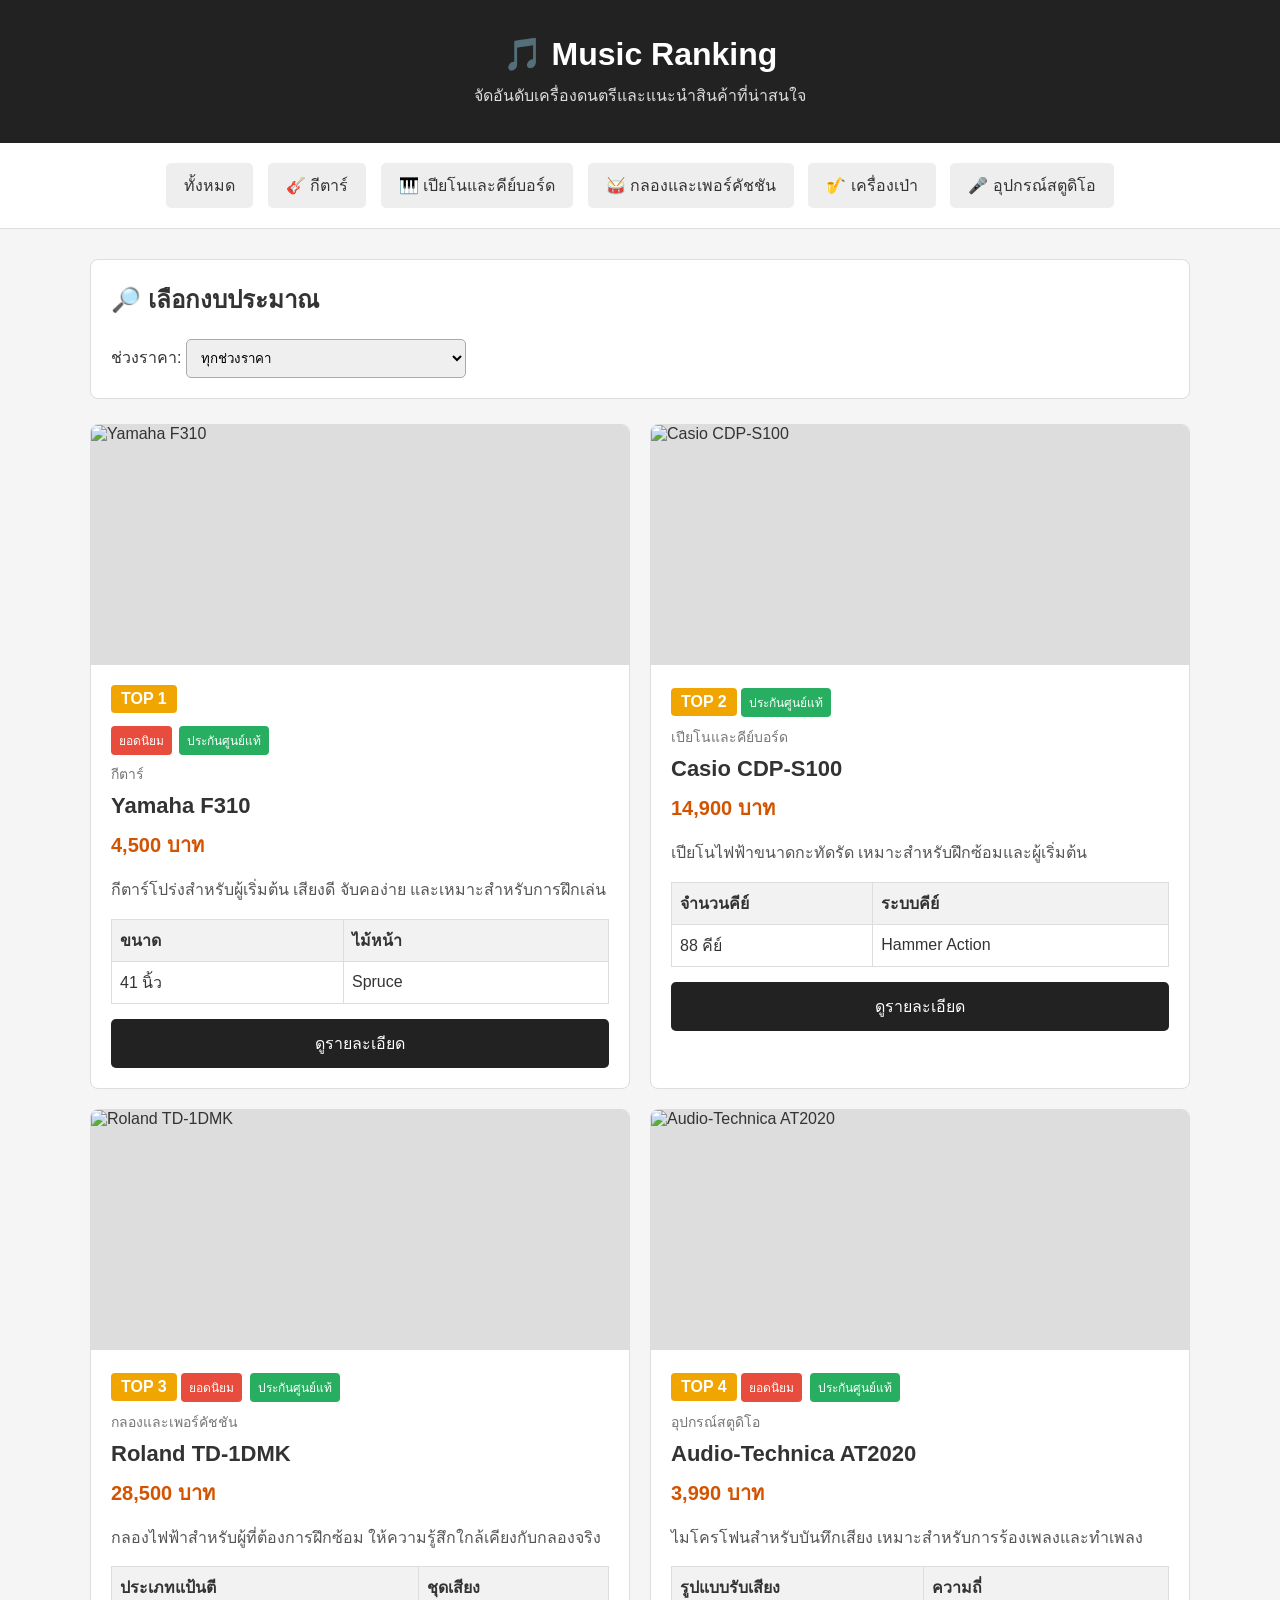
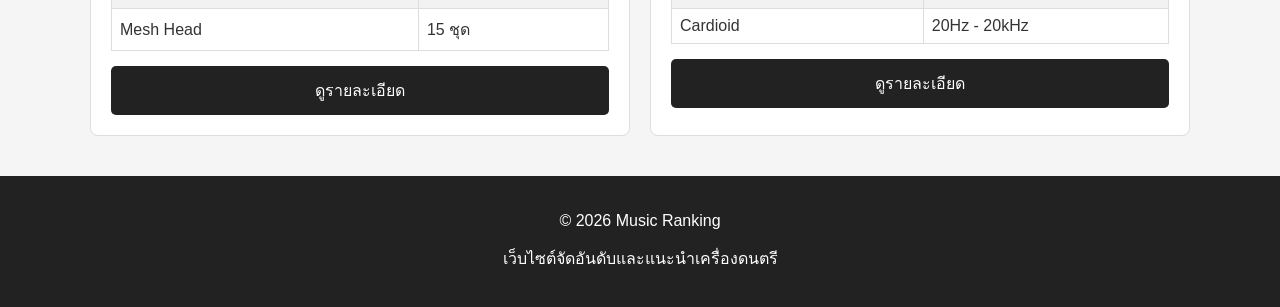
==== index.html @ e9245e7b "Add files via upload" ====
<!DOCTYPE html>
<html lang="th">

<head>
    <meta charset="UTF-8">
    <meta name="viewport" content="width=device-width, initial-scale=1.0">

    <title>Music Ranking - จัดอันดับเครื่องดนตรี</title>

    <style>

        * {
            box-sizing: border-box;
        }

        body {
            margin: 0;
            font-family: Arial, sans-serif;
            background-color: #f5f5f5;
            color: #333;
        }

        a {
            text-decoration: none;
        }

        /* Header */

        header {
            background-color: #222;
            color: white;
            text-align: center;
            padding: 35px 20px;
        }

        header h1 {
            margin: 0 0 10px;
            font-size: 32px;
        }

        header p {
            margin: 0;
            color: #ddd;
        }

        /* Category */

        .category {
            background-color: white;
            text-align: center;
            padding: 15px;
            border-bottom: 1px solid #ddd;
        }

        .category a {
            display: inline-block;
            background-color: #eee;
            color: #333;
            padding: 10px 18px;
            margin: 5px;
            border-radius: 5px;
        }

        .category a:hover {
            background-color: #222;
            color: white;
        }

        /* Container */

        .container {
            width: 90%;
            max-width: 1100px;
            margin: 30px auto;
        }

        /* Filter */

        .filter-box {
            background-color: white;
            padding: 20px;
            margin-bottom: 25px;
            border: 1px solid #ddd;
            border-radius: 8px;
        }

        .filter-box h2 {
            margin-top: 0;
        }

        .filter-box select {
            padding: 10px;
            width: 280px;
            border: 1px solid #aaa;
            border-radius: 5px;
        }

        /* Product */

        .product-list {
            display: flex;
            flex-wrap: wrap;
            gap: 20px;
        }

        .product {
            background-color: white;
            width: calc(50% - 10px);
            border: 1px solid #ddd;
            border-radius: 8px;
            overflow: hidden;
        }

        .product:hover {
            border-color: #222;
            box-shadow: 0 5px 15px rgba(0,0,0,0.1);
        }

        /* Image */

        .product-image {
            width: 100%;
            height: 240px;
            overflow: hidden;
            background-color: #ddd;
        }

        .product-image img {
            width: 100%;
            height: 100%;
            object-fit: cover;
        }

        /* Content */

        .product-content {
            padding: 20px;
        }

        .rank {
            display: inline-block;
            background-color: #f0a500;
            color: white;
            padding: 5px 10px;
            border-radius: 4px;
            font-weight: bold;
            margin-bottom: 10px;
        }

        .category-name {
            color: #777;
            font-size: 14px;
        }

        .product h3 {
            margin: 8px 0;
            font-size: 22px;
        }

        .price {
            color: #d35400;
            font-size: 20px;
            font-weight: bold;
            margin: 10px 0;
        }

        .description {
            line-height: 1.6;
            color: #555;
        }

        /* Badge */

        .badge {
            display: inline-block;
            padding: 5px 8px;
            margin: 3px 3px 8px 0;
            border-radius: 4px;
            font-size: 12px;
            color: white;
        }

        .bestseller {
            background-color: #e74c3c;
        }

        .warranty {
            background-color: #27ae60;
        }

        /* Table */

        .spec {
            width: 100%;
            border-collapse: collapse;
            margin-top: 15px;
            margin-bottom: 15px;
        }

        .spec th,
        .spec td {
            border: 1px solid #ddd;
            padding: 8px;
            text-align: left;
        }

        .spec th {
            background-color: #f2f2f2;
        }

        /* Button */

        .detail-button {
            display: block;
            background-color: #222;
            color: white;
            text-align: center;
            padding: 12px;
            border-radius: 5px;
        }

        .detail-button:hover {
            background-color: #555;
        }

        /* Footer */

        footer {
            background-color: #222;
            color: white;
            text-align: center;
            padding: 20px;
            margin-top: 40px;
        }

        /* Responsive */

        @media screen and (max-width: 700px) {

            .product {
                width: 100%;
            }

            header h1 {
                font-size: 25px;
            }

            .filter-box select {
                width: 100%;
            }
        }

    </style>
</head>


<body>

    <header>

        <h1>🎵 Music Ranking</h1>

        <p>
            จัดอันดับเครื่องดนตรีและแนะนำสินค้าที่น่าสนใจ
        </p>

    </header>


    <!-- หมวดหมู่ -->

    <div class="category">

        <a href="index.html">
            ทั้งหมด
        </a>

        <a href="category.html?category=guitar">
            🎸 กีตาร์
        </a>

        <a href="category.html?category=piano">
            🎹 เปียโนและคีย์บอร์ด
        </a>

        <a href="category.html?category=drum">
            🥁 กลองและเพอร์คัชชัน
        </a>

        <a href="category.html?category=wind">
            🎷 เครื่องเป่า
        </a>

        <a href="category.html?category=studio">
            🎤 อุปกรณ์สตูดิโอ
        </a>

    </div>


    <div class="container">

        <!-- Filter ราคา -->

        <div class="filter-box">

            <h2>🔎 เลือกงบประมาณ</h2>

            <label for="price">
                ช่วงราคา:
            </label>

            <select id="price">

                <option value="all">
                    ทุกช่วงราคา
                </option>

                <option value="low">
                    งบประหยัด ต่ำกว่า 5,000 บาท
                </option>

                <option value="medium">
                    งบระดับกลาง 5,000 - 20,000 บาท
                </option>

                <option value="high">
                    ระดับโปร 20,000 บาทขึ้นไป
                </option>

            </select>

        </div>


        <!-- รายการสินค้า -->

        <div class="product-list">


            <!-- Yamaha -->

            <div class="product" data-price="4500">

                <div class="product-image">

                    <img
                        src="https://images.unsplash.com/photo-1525201548942-d8732f6617a0?auto=format&fit=crop&w=800&q=80"
                        alt="Yamaha F310">

                </div>

                <div class="product-content">

                    <div class="rank">
                        TOP 1
                    </div>

                    <div>

                        <span class="badge bestseller">
                            ยอดนิยม
                        </span>

                        <span class="badge warranty">
                            ประกันศูนย์แท้
                        </span>

                    </div>

                    <div class="category-name">
                        กีตาร์
                    </div>

                    <h3>
                        Yamaha F310
                    </h3>

                    <div class="price">
                        4,500 บาท
                    </div>

                    <p class="description">
                        กีตาร์โปร่งสำหรับผู้เริ่มต้น
                        เสียงดี จับคอง่าย และเหมาะสำหรับการฝึกเล่น
                    </p>

                    <table class="spec">

                        <tr>
                            <th>ขนาด</th>
                            <th>ไม้หน้า</th>
                        </tr>

                        <tr>
                            <td>41 นิ้ว</td>
                            <td>Spruce</td>
                        </tr>

                    </table>

                    <a href="detail.html?product=yamaha-f310"
                       class="detail-button">

                        ดูรายละเอียด

                    </a>

                </div>

            </div>


            <!-- Casio -->

            <div class="product" data-price="14900">

                <div class="product-image">

                    <img
                        src="https://images.unsplash.com/photo-1520523839897-bd0b52f945a0?auto=format&fit=crop&w=800&q=80"
                        alt="Casio CDP-S100">

                </div>

                <div class="product-content">

                    <div class="rank">
                        TOP 2
                    </div>

                    <span class="badge warranty">
                        ประกันศูนย์แท้
                    </span>

                    <div class="category-name">
                        เปียโนและคีย์บอร์ด
                    </div>

                    <h3>
                        Casio CDP-S100
                    </h3>

                    <div class="price">
                        14,900 บาท
                    </div>

                    <p class="description">
                        เปียโนไฟฟ้าขนาดกะทัดรัด
                        เหมาะสำหรับฝึกซ้อมและผู้เริ่มต้น
                    </p>

                    <table class="spec">

                        <tr>
                            <th>จำนวนคีย์</th>
                            <th>ระบบคีย์</th>
                        </tr>

                        <tr>
                            <td>88 คีย์</td>
                            <td>Hammer Action</td>
                        </tr>

                    </table>

                    <a href="detail.html?product=casio-cdp-s100"
                       class="detail-button">

                        ดูรายละเอียด

                    </a>

                </div>

            </div>


            <!-- Roland -->

            <div class="product" data-price="28500">

                <div class="product-image">

                    <img
                        src="https://images.unsplash.com/photo-1519892300165-cb5542fb47c7?auto=format&fit=crop&w=800&q=80"
                        alt="Roland TD-1DMK">

                </div>

                <div class="product-content">

                    <div class="rank">
                        TOP 3
                    </div>

                    <span class="badge bestseller">
                        ยอดนิยม
                    </span>

                    <span class="badge warranty">
                        ประกันศูนย์แท้
                    </span>

                    <div class="category-name">
                        กลองและเพอร์คัชชัน
                    </div>

                    <h3>
                        Roland TD-1DMK
                    </h3>

                    <div class="price">
                        28,500 บาท
                    </div>

                    <p class="description">
                        กลองไฟฟ้าสำหรับผู้ที่ต้องการฝึกซ้อม
                        ให้ความรู้สึกใกล้เคียงกับกลองจริง
                    </p>

                    <table class="spec">

                        <tr>
                            <th>ประเภทแป้นตี</th>
                            <th>ชุดเสียง</th>
                        </tr>

                        <tr>
                            <td>Mesh Head</td>
                            <td>15 ชุด</td>
                        </tr>

                    </table>

                    <a href="detail.html?product=roland-td-1dmk"
                       class="detail-button">

                        ดูรายละเอียด

                    </a>

                </div>

            </div>


            <!-- Audio Technica -->

            <div class="product" data-price="3990">

                <div class="product-image">

                    <img
                        src="https://images.unsplash.com/photo-1590602847861-f357a9332bbc?auto=format&fit=crop&w=800&q=80"
                        alt="Audio-Technica AT2020">

                </div>

                <div class="product-content">

                    <div class="rank">
                        TOP 4
                    </div>

                    <span class="badge bestseller">
                        ยอดนิยม
                    </span>

                    <span class="badge warranty">
                        ประกันศูนย์แท้
                    </span>

                    <div class="category-name">
                        อุปกรณ์สตูดิโอ
                    </div>

                    <h3>
                        Audio-Technica AT2020
                    </h3>

                    <div class="price">
                        3,990 บาท
                    </div>

                    <p class="description">
                        ไมโครโฟนสำหรับบันทึกเสียง
                        เหมาะสำหรับการร้องเพลงและทำเพลง
                    </p>

                    <table class="spec">

                        <tr>
                            <th>รูปแบบรับเสียง</th>
                            <th>ความถี่</th>
                        </tr>

                        <tr>
                            <td>Cardioid</td>
                            <td>20Hz - 20kHz</td>
                        </tr>

                    </table>

                    <a href="detail.html?product=audio-technica-at2020"
                       class="detail-button">

                        ดูรายละเอียด

                    </a>

                </div>

            </div>


        </div>

    </div>


    <footer>

        <p>
            © 2026 Music Ranking
        </p>

        <p>
            เว็บไซต์จัดอันดับและแนะนำเครื่องดนตรี
        </p>

    </footer>


    <!-- JavaScript สำหรับกรองราคา -->

    <script>

        var priceSelect = document.getElementById("price");

        var products = document.querySelectorAll(".product");


        priceSelect.addEventListener("change", function () {

            var selectedPrice = this.value;


            products.forEach(function (product) {

                var price = Number(product.getAttribute("data-price"));

                var showProduct = false;


                if (selectedPrice === "all") {

                    showProduct = true;

                }

                else if (selectedPrice === "low" && price < 5000) {

                    showProduct = true;

                }

                else if (
                    selectedPrice === "medium" &&
                    price >= 5000 &&
                    price <= 20000
                ) {

                    showProduct = true;

                }

                else if (selectedPrice === "high" && price > 20000) {

                    showProduct = true;

                }


                if (showProduct) {

                    product.style.display = "block";

                }

                else {

                    product.style.display = "none";

                }

            });

        });

    </script>


</body>

</html>
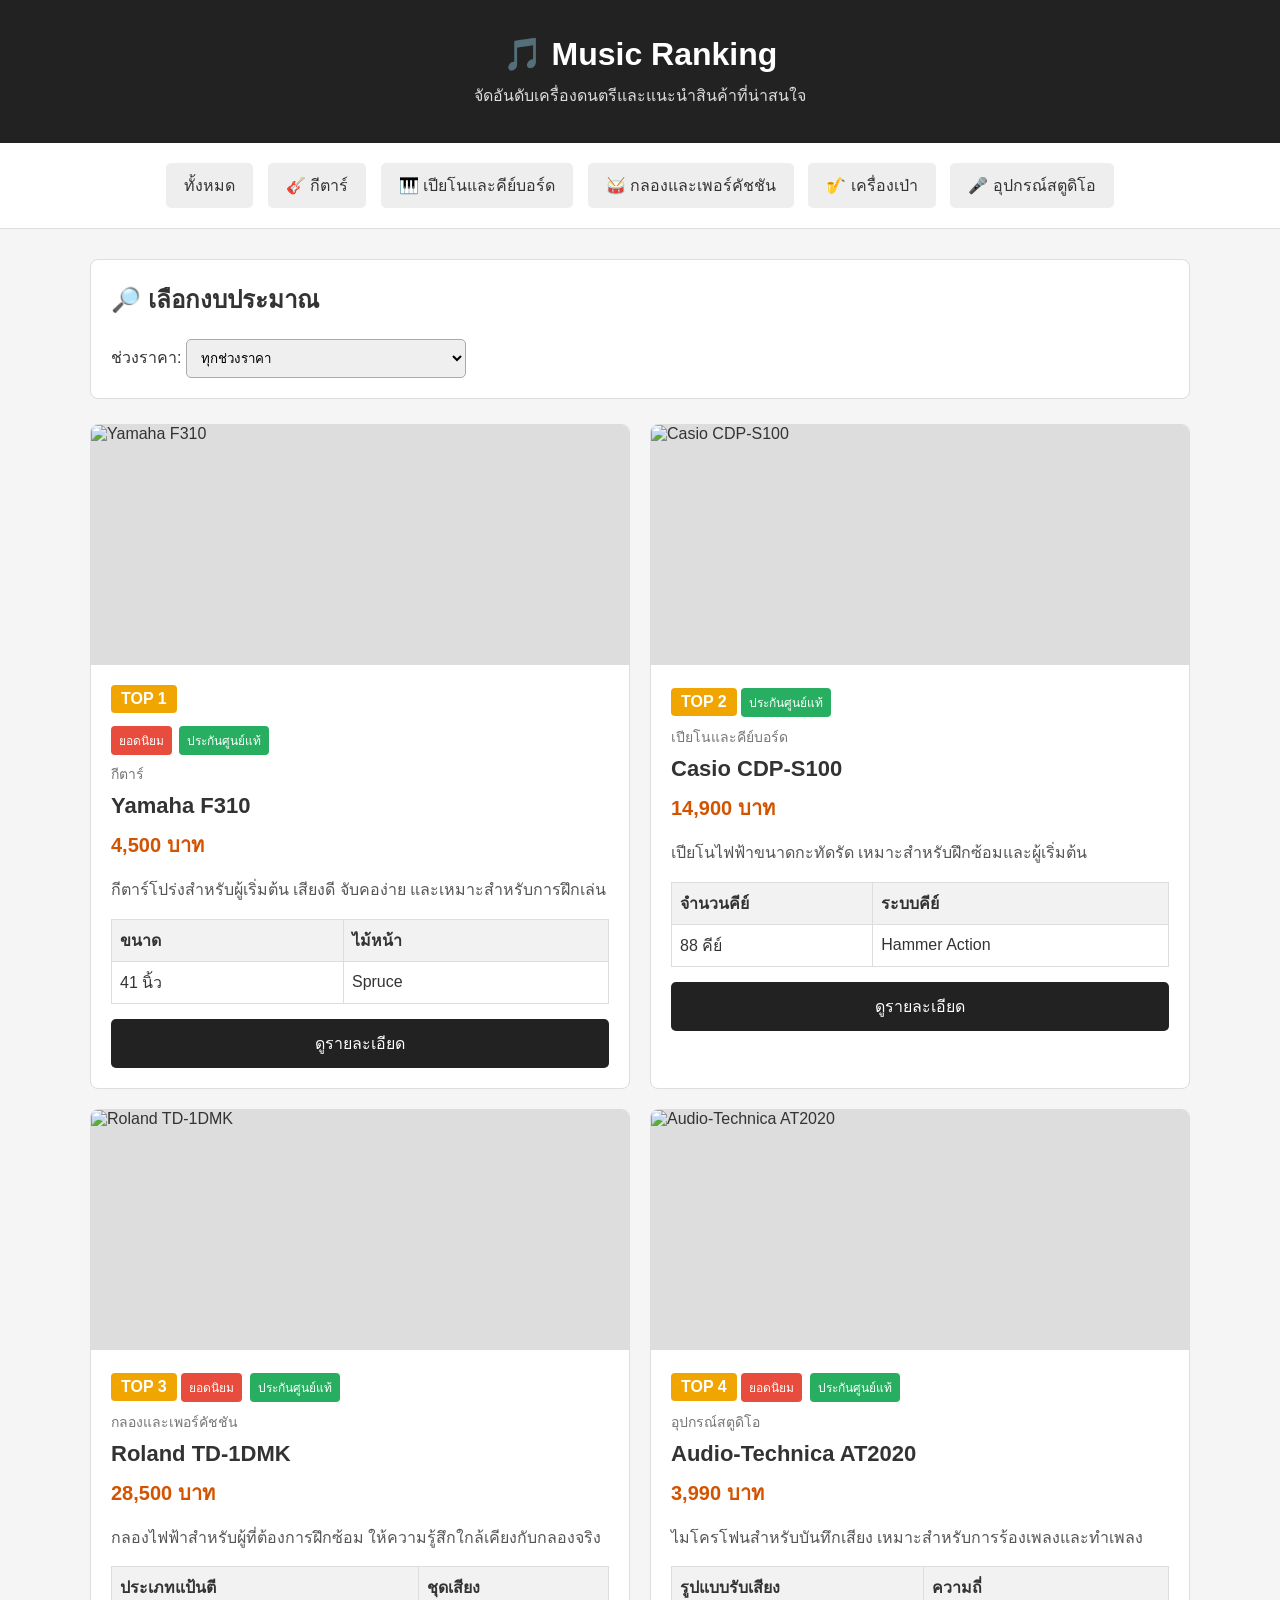
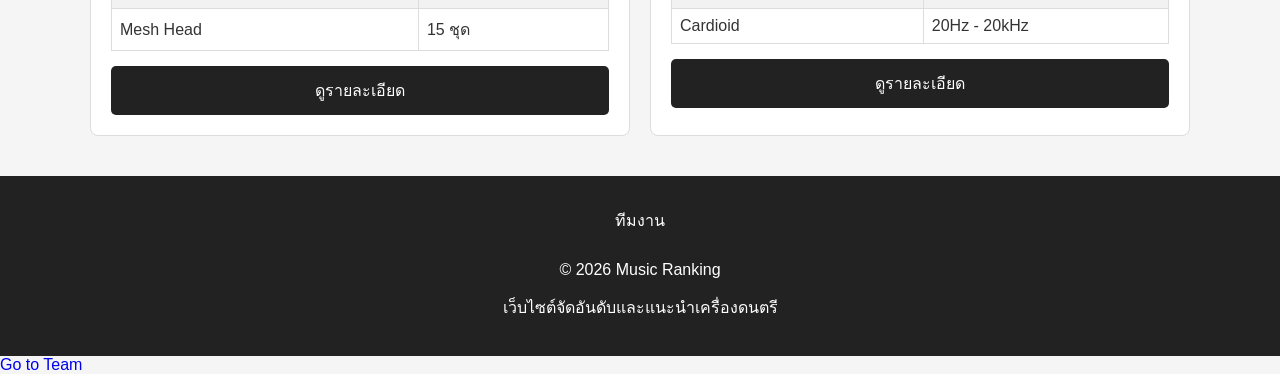
==== commit 8944cd97: "Add files via upload" ====
--- a/index.html
+++ b/index.html
@@ -8,7 +8,6 @@
     <title>Music Ranking - จัดอันดับเครื่องดนตรี</title>
 
     <style>
-
         * {
             box-sizing: border-box;
         }
@@ -113,7 +112,7 @@
 
         .product:hover {
             border-color: #222;
-            box-shadow: 0 5px 15px rgba(0,0,0,0.1);
+            box-shadow: 0 5px 15px rgba(0, 0, 0, 0.1);
         }
 
         /* Image */
@@ -249,7 +248,6 @@
                 width: 100%;
             }
         }
-
     </style>
 </head>
 
@@ -344,8 +342,7 @@
 
                 <div class="product-image">
 
-                    <img
-                        src="https://images.unsplash.com/photo-1525201548942-d8732f6617a0?auto=format&fit=crop&w=800&q=80"
+                    <img src="https://images.unsplash.com/photo-1525201548942-d8732f6617a0?auto=format&fit=crop&w=800&q=80"
                         alt="Yamaha F310">
 
                 </div>
@@ -399,8 +396,7 @@
 
                     </table>
 
-                    <a href="detail.html?product=yamaha-f310"
-                       class="detail-button">
+                    <a href="detail.html?product=yamaha-f310" class="detail-button">
 
                         ดูรายละเอียด
 
@@ -417,8 +413,7 @@
 
                 <div class="product-image">
 
-                    <img
-                        src="https://images.unsplash.com/photo-1520523839897-bd0b52f945a0?auto=format&fit=crop&w=800&q=80"
+                    <img src="https://images.unsplash.com/photo-1520523839897-bd0b52f945a0?auto=format&fit=crop&w=800&q=80"
                         alt="Casio CDP-S100">
 
                 </div>
@@ -464,8 +459,7 @@
 
                     </table>
 
-                    <a href="detail.html?product=casio-cdp-s100"
-                       class="detail-button">
+                    <a href="detail.html?product=casio-cdp-s100" class="detail-button">
 
                         ดูรายละเอียด
 
@@ -482,8 +476,7 @@
 
                 <div class="product-image">
 
-                    <img
-                        src="https://images.unsplash.com/photo-1519892300165-cb5542fb47c7?auto=format&fit=crop&w=800&q=80"
+                    <img src="https://images.unsplash.com/photo-1519892300165-cb5542fb47c7?auto=format&fit=crop&w=800&q=80"
                         alt="Roland TD-1DMK">
 
                 </div>
@@ -533,8 +526,7 @@
 
                     </table>
 
-                    <a href="detail.html?product=roland-td-1dmk"
-                       class="detail-button">
+                    <a href="detail.html?product=roland-td-1dmk" class="detail-button">
 
                         ดูรายละเอียด
 
@@ -551,8 +543,7 @@
 
                 <div class="product-image">
 
-                    <img
-                        src="https://images.unsplash.com/photo-1590602847861-f357a9332bbc?auto=format&fit=crop&w=800&q=80"
+                    <img src="https://images.unsplash.com/photo-1590602847861-f357a9332bbc?auto=format&fit=crop&w=800&q=80"
                         alt="Audio-Technica AT2020">
 
                 </div>
@@ -602,8 +593,7 @@
 
                     </table>
 
-                    <a href="detail.html?product=audio-technica-at2020"
-                       class="detail-button">
+                    <a href="detail.html?product=audio-technica-at2020" class="detail-button">
 
                         ดูรายละเอียด
 
@@ -620,7 +610,7 @@
 
 
     <footer>
-
+        <a href="team.html" class="detail-button">ทีมงาน</a>
         <p>
             © 2026 Music Ranking
         </p>
@@ -700,6 +690,8 @@
 
     </script>
 
+    <a href="team.html">Go to Team</a>
+
 
 </body>
 
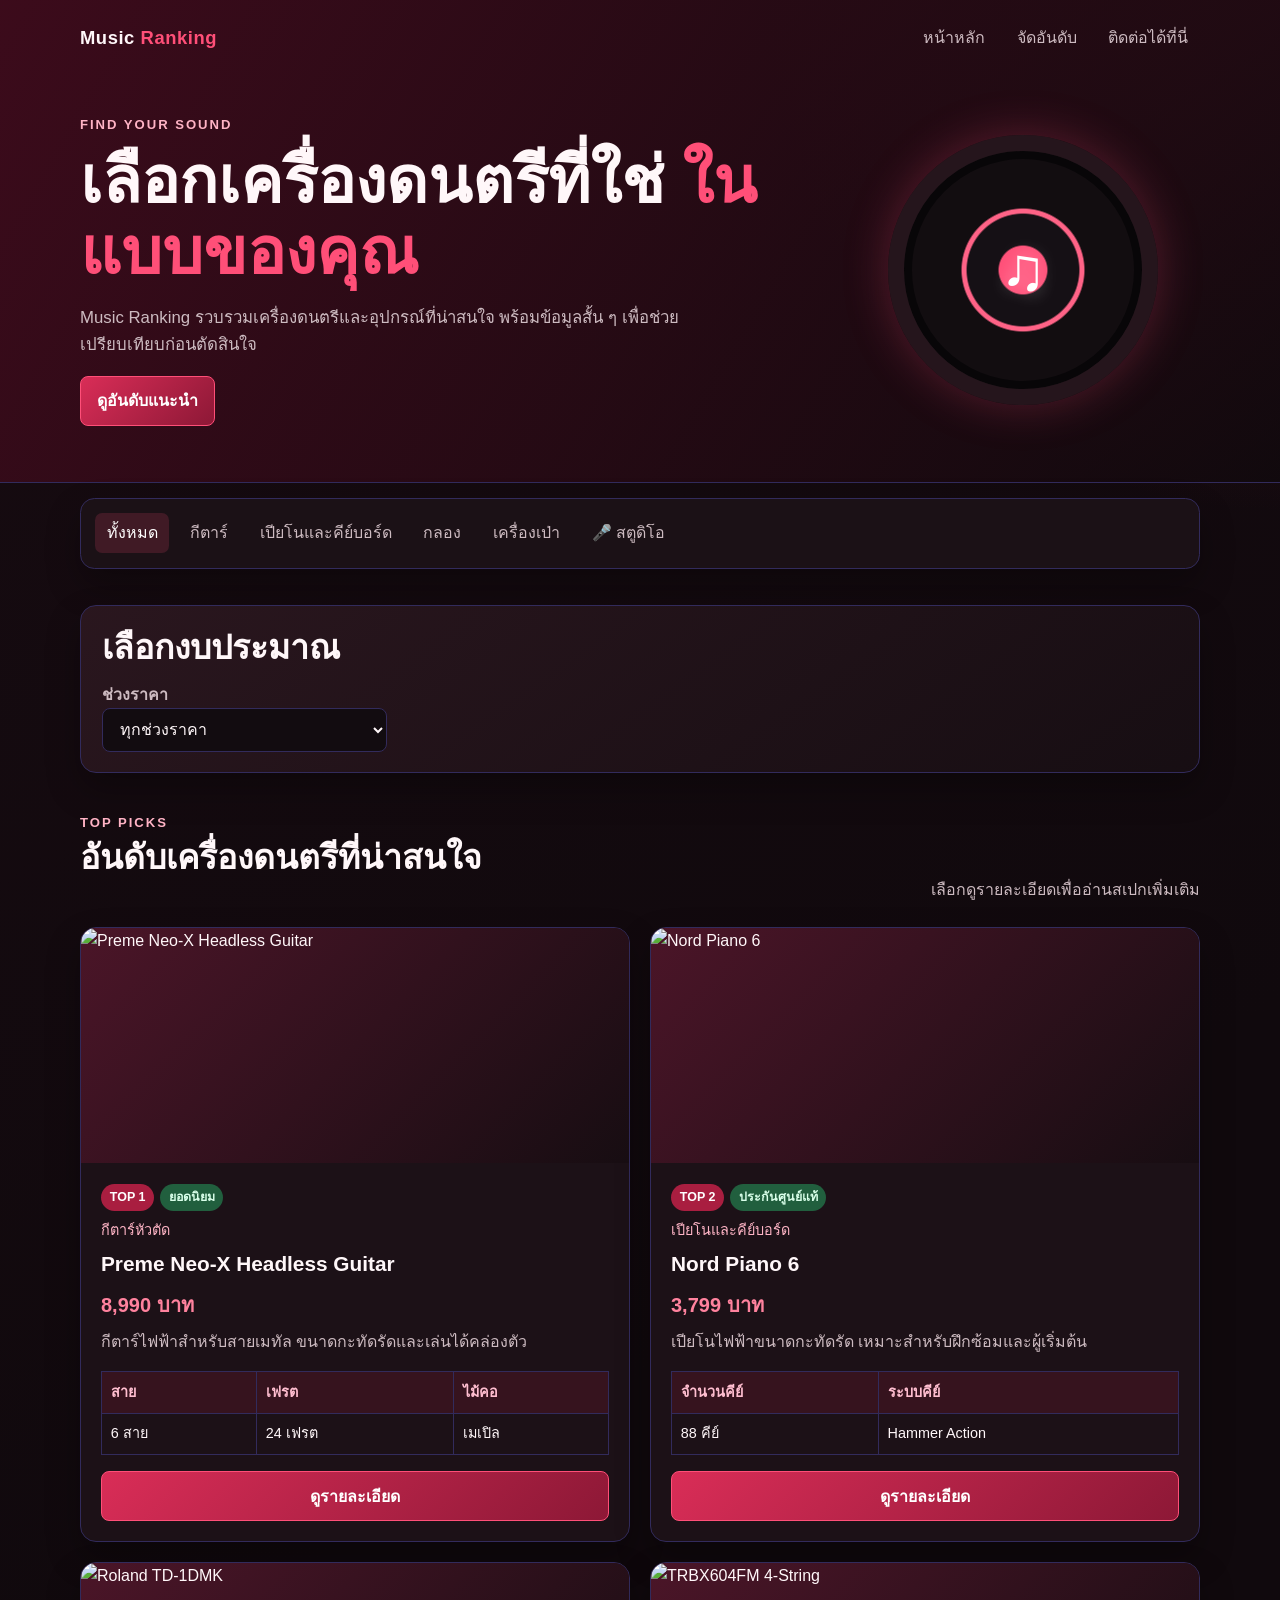
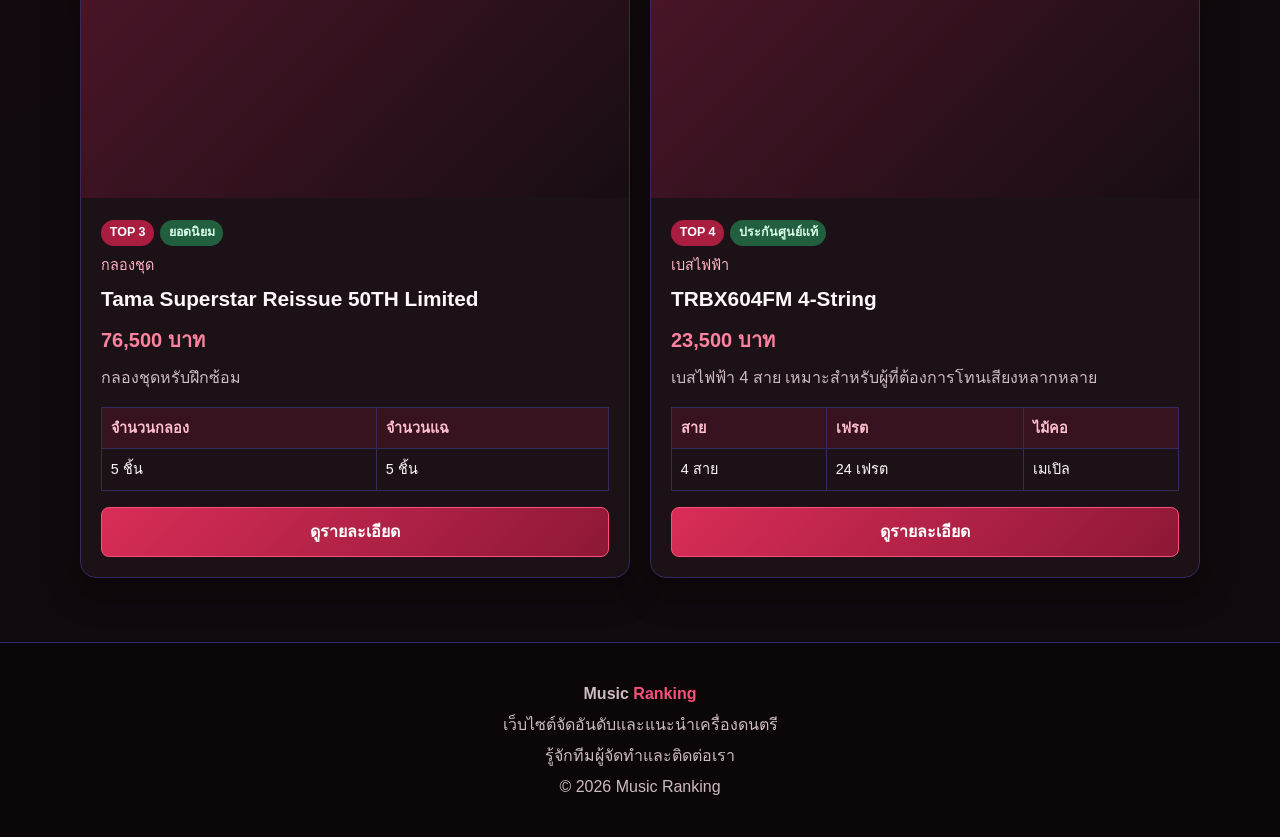
==== commit 237439aa: "Add files via upload" ====
--- a/index.html
+++ b/index.html
@@ -1,698 +1,133 @@
-<!DOCTYPE html>
-<html lang="th">
-
-<head>
-    <meta charset="UTF-8">
-    <meta name="viewport" content="width=device-width, initial-scale=1.0">
-
-    <title>Music Ranking - จัดอันดับเครื่องดนตรี</title>
-
-    <style>
-        * {
-            box-sizing: border-box;
-        }
-
-        body {
-            margin: 0;
-            font-family: Arial, sans-serif;
-            background-color: #f5f5f5;
-            color: #333;
-        }
-
-        a {
-            text-decoration: none;
-        }
-
-        /* Header */
-
-        header {
-            background-color: #222;
-            color: white;
-            text-align: center;
-            padding: 35px 20px;
-        }
-
-        header h1 {
-            margin: 0 0 10px;
-            font-size: 32px;
-        }
-
-        header p {
-            margin: 0;
-            color: #ddd;
-        }
-
-        /* Category */
-
-        .category {
-            background-color: white;
-            text-align: center;
-            padding: 15px;
-            border-bottom: 1px solid #ddd;
-        }
-
-        .category a {
-            display: inline-block;
-            background-color: #eee;
-            color: #333;
-            padding: 10px 18px;
-            margin: 5px;
-            border-radius: 5px;
-        }
-
-        .category a:hover {
-            background-color: #222;
-            color: white;
-        }
-
-        /* Container */
-
-        .container {
-            width: 90%;
-            max-width: 1100px;
-            margin: 30px auto;
-        }
-
-        /* Filter */
-
-        .filter-box {
-            background-color: white;
-            padding: 20px;
-            margin-bottom: 25px;
-            border: 1px solid #ddd;
-            border-radius: 8px;
-        }
-
-        .filter-box h2 {
-            margin-top: 0;
-        }
-
-        .filter-box select {
-            padding: 10px;
-            width: 280px;
-            border: 1px solid #aaa;
-            border-radius: 5px;
-        }
-
-        /* Product */
-
-        .product-list {
-            display: flex;
-            flex-wrap: wrap;
-            gap: 20px;
-        }
-
-        .product {
-            background-color: white;
-            width: calc(50% - 10px);
-            border: 1px solid #ddd;
-            border-radius: 8px;
-            overflow: hidden;
-        }
-
-        .product:hover {
-            border-color: #222;
-            box-shadow: 0 5px 15px rgba(0, 0, 0, 0.1);
-        }
-
-        /* Image */
-
-        .product-image {
-            width: 100%;
-            height: 240px;
-            overflow: hidden;
-            background-color: #ddd;
-        }
-
-        .product-image img {
-            width: 100%;
-            height: 100%;
-            object-fit: cover;
-        }
-
-        /* Content */
-
-        .product-content {
-            padding: 20px;
-        }
-
-        .rank {
-            display: inline-block;
-            background-color: #f0a500;
-            color: white;
-            padding: 5px 10px;
-            border-radius: 4px;
-            font-weight: bold;
-            margin-bottom: 10px;
-        }
-
-        .category-name {
-            color: #777;
-            font-size: 14px;
-        }
-
-        .product h3 {
-            margin: 8px 0;
-            font-size: 22px;
-        }
-
-        .price {
-            color: #d35400;
-            font-size: 20px;
-            font-weight: bold;
-            margin: 10px 0;
-        }
-
-        .description {
-            line-height: 1.6;
-            color: #555;
-        }
-
-        /* Badge */
-
-        .badge {
-            display: inline-block;
-            padding: 5px 8px;
-            margin: 3px 3px 8px 0;
-            border-radius: 4px;
-            font-size: 12px;
-            color: white;
-        }
-
-        .bestseller {
-            background-color: #e74c3c;
-        }
-
-        .warranty {
-            background-color: #27ae60;
-        }
-
-        /* Table */
-
-        .spec {
-            width: 100%;
-            border-collapse: collapse;
-            margin-top: 15px;
-            margin-bottom: 15px;
-        }
-
-        .spec th,
-        .spec td {
-            border: 1px solid #ddd;
-            padding: 8px;
-            text-align: left;
-        }
-
-        .spec th {
-            background-color: #f2f2f2;
-        }
-
-        /* Button */
-
-        .detail-button {
-            display: block;
-            background-color: #222;
-            color: white;
-            text-align: center;
-            padding: 12px;
-            border-radius: 5px;
-        }
-
-        .detail-button:hover {
-            background-color: #555;
-        }
-
-        /* Footer */
-
-        footer {
-            background-color: #222;
-            color: white;
-            text-align: center;
-            padding: 20px;
-            margin-top: 40px;
-        }
-
-        /* Responsive */
-
-        @media screen and (max-width: 700px) {
-
-            .product {
-                width: 100%;
-            }
-
-            header h1 {
-                font-size: 25px;
-            }
-
-            .filter-box select {
-                width: 100%;
-            }
-        }
-    </style>
-</head>
-
-
-<body>
-
-    <header>
-
-        <h1>🎵 Music Ranking</h1>
-
-        <p>
-            จัดอันดับเครื่องดนตรีและแนะนำสินค้าที่น่าสนใจ
-        </p>
-
-    </header>
-
-
-    <!-- หมวดหมู่ -->
-
-    <div class="category">
-
-        <a href="index.html">
-            ทั้งหมด
-        </a>
-
-        <a href="category.html?category=guitar">
-            🎸 กีตาร์
-        </a>
-
-        <a href="category.html?category=piano">
-            🎹 เปียโนและคีย์บอร์ด
-        </a>
-
-        <a href="category.html?category=drum">
-            🥁 กลองและเพอร์คัชชัน
-        </a>
-
-        <a href="category.html?category=wind">
-            🎷 เครื่องเป่า
-        </a>
-
-        <a href="category.html?category=studio">
-            🎤 อุปกรณ์สตูดิโอ
-        </a>
-
-    </div>
-
-
-    <div class="container">
-
-        <!-- Filter ราคา -->
-
-        <div class="filter-box">
-
-            <h2>🔎 เลือกงบประมาณ</h2>
-
-            <label for="price">
-                ช่วงราคา:
-            </label>
-
-            <select id="price">
-
-                <option value="all">
-                    ทุกช่วงราคา
-                </option>
-
-                <option value="low">
-                    งบประหยัด ต่ำกว่า 5,000 บาท
-                </option>
-
-                <option value="medium">
-                    งบระดับกลาง 5,000 - 20,000 บาท
-                </option>
-
-                <option value="high">
-                    ระดับโปร 20,000 บาทขึ้นไป
-                </option>
-
-            </select>
-
-        </div>
-
-
-        <!-- รายการสินค้า -->
-
-        <div class="product-list">
-
-
-            <!-- Yamaha -->
-
-            <div class="product" data-price="4500">
-
-                <div class="product-image">
-
-                    <img src="https://images.unsplash.com/photo-1525201548942-d8732f6617a0?auto=format&fit=crop&w=800&q=80"
-                        alt="Yamaha F310">
-
-                </div>
-
-                <div class="product-content">
-
-                    <div class="rank">
-                        TOP 1
-                    </div>
-
-                    <div>
-
-                        <span class="badge bestseller">
-                            ยอดนิยม
-                        </span>
-
-                        <span class="badge warranty">
-                            ประกันศูนย์แท้
-                        </span>
-
-                    </div>
-
-                    <div class="category-name">
-                        กีตาร์
-                    </div>
-
-                    <h3>
-                        Yamaha F310
-                    </h3>
-
-                    <div class="price">
-                        4,500 บาท
-                    </div>
-
-                    <p class="description">
-                        กีตาร์โปร่งสำหรับผู้เริ่มต้น
-                        เสียงดี จับคอง่าย และเหมาะสำหรับการฝึกเล่น
-                    </p>
-
-                    <table class="spec">
-
-                        <tr>
-                            <th>ขนาด</th>
-                            <th>ไม้หน้า</th>
-                        </tr>
-
-                        <tr>
-                            <td>41 นิ้ว</td>
-                            <td>Spruce</td>
-                        </tr>
-
-                    </table>
-
-                    <a href="detail.html?product=yamaha-f310" class="detail-button">
-
-                        ดูรายละเอียด
-
-                    </a>
-
-                </div>
-
-            </div>
-
-
-            <!-- Casio -->
-
-            <div class="product" data-price="14900">
-
-                <div class="product-image">
-
-                    <img src="https://images.unsplash.com/photo-1520523839897-bd0b52f945a0?auto=format&fit=crop&w=800&q=80"
-                        alt="Casio CDP-S100">
-
-                </div>
-
-                <div class="product-content">
-
-                    <div class="rank">
-                        TOP 2
-                    </div>
-
-                    <span class="badge warranty">
-                        ประกันศูนย์แท้
-                    </span>
-
-                    <div class="category-name">
-                        เปียโนและคีย์บอร์ด
-                    </div>
-
-                    <h3>
-                        Casio CDP-S100
-                    </h3>
-
-                    <div class="price">
-                        14,900 บาท
-                    </div>
-
-                    <p class="description">
-                        เปียโนไฟฟ้าขนาดกะทัดรัด
-                        เหมาะสำหรับฝึกซ้อมและผู้เริ่มต้น
-                    </p>
-
-                    <table class="spec">
-
-                        <tr>
-                            <th>จำนวนคีย์</th>
-                            <th>ระบบคีย์</th>
-                        </tr>
-
-                        <tr>
-                            <td>88 คีย์</td>
-                            <td>Hammer Action</td>
-                        </tr>
-
-                    </table>
-
-                    <a href="detail.html?product=casio-cdp-s100" class="detail-button">
-
-                        ดูรายละเอียด
-
-                    </a>
-
-                </div>
-
-            </div>
-
-
-            <!-- Roland -->
-
-            <div class="product" data-price="28500">
-
-                <div class="product-image">
-
-                    <img src="https://images.unsplash.com/photo-1519892300165-cb5542fb47c7?auto=format&fit=crop&w=800&q=80"
-                        alt="Roland TD-1DMK">
-
-                </div>
-
-                <div class="product-content">
-
-                    <div class="rank">
-                        TOP 3
-                    </div>
-
-                    <span class="badge bestseller">
-                        ยอดนิยม
-                    </span>
-
-                    <span class="badge warranty">
-                        ประกันศูนย์แท้
-                    </span>
-
-                    <div class="category-name">
-                        กลองและเพอร์คัชชัน
-                    </div>
-
-                    <h3>
-                        Roland TD-1DMK
-                    </h3>
-
-                    <div class="price">
-                        28,500 บาท
-                    </div>
-
-                    <p class="description">
-                        กลองไฟฟ้าสำหรับผู้ที่ต้องการฝึกซ้อม
-                        ให้ความรู้สึกใกล้เคียงกับกลองจริง
-                    </p>
-
-                    <table class="spec">
-
-                        <tr>
-                            <th>ประเภทแป้นตี</th>
-                            <th>ชุดเสียง</th>
-                        </tr>
-
-                        <tr>
-                            <td>Mesh Head</td>
-                            <td>15 ชุด</td>
-                        </tr>
-
-                    </table>
-
-                    <a href="detail.html?product=roland-td-1dmk" class="detail-button">
-
-                        ดูรายละเอียด
-
-                    </a>
-
-                </div>
-
-            </div>
-
-
-            <!-- Audio Technica -->
-
-            <div class="product" data-price="3990">
-
-                <div class="product-image">
-
-                    <img src="https://images.unsplash.com/photo-1590602847861-f357a9332bbc?auto=format&fit=crop&w=800&q=80"
-                        alt="Audio-Technica AT2020">
-
-                </div>
-
-                <div class="product-content">
-
-                    <div class="rank">
-                        TOP 4
-                    </div>
-
-                    <span class="badge bestseller">
-                        ยอดนิยม
-                    </span>
-
-                    <span class="badge warranty">
-                        ประกันศูนย์แท้
-                    </span>
-
-                    <div class="category-name">
-                        อุปกรณ์สตูดิโอ
-                    </div>
-
-                    <h3>
-                        Audio-Technica AT2020
-                    </h3>
-
-                    <div class="price">
-                        3,990 บาท
-                    </div>
-
-                    <p class="description">
-                        ไมโครโฟนสำหรับบันทึกเสียง
-                        เหมาะสำหรับการร้องเพลงและทำเพลง
-                    </p>
-
-                    <table class="spec">
-
-                        <tr>
-                            <th>รูปแบบรับเสียง</th>
-                            <th>ความถี่</th>
-                        </tr>
-
-                        <tr>
-                            <td>Cardioid</td>
-                            <td>20Hz - 20kHz</td>
-                        </tr>
-
-                    </table>
-
-                    <a href="detail.html?product=audio-technica-at2020" class="detail-button">
-
-                        ดูรายละเอียด
-
-                    </a>
-
-                </div>
-
-            </div>
-
-
-        </div>
-
-    </div>
-
-
-    <footer>
-        <a href="team.html" class="detail-button">ทีมงาน</a>
-        <p>
-            © 2026 Music Ranking
-        </p>
-
-        <p>
-            เว็บไซต์จัดอันดับและแนะนำเครื่องดนตรี
-        </p>
-
-    </footer>
-
-
-    <!-- JavaScript สำหรับกรองราคา -->
-
-    <script>
-
-        var priceSelect = document.getElementById("price");
-
-        var products = document.querySelectorAll(".product");
-
-
-        priceSelect.addEventListener("change", function () {
-
-            var selectedPrice = this.value;
-
-
-            products.forEach(function (product) {
-
-                var price = Number(product.getAttribute("data-price"));
-
-                var showProduct = false;
-
-
-                if (selectedPrice === "all") {
-
-                    showProduct = true;
-
-                }
-
-                else if (selectedPrice === "low" && price < 5000) {
-
-                    showProduct = true;
-
-                }
-
-                else if (
-                    selectedPrice === "medium" &&
-                    price >= 5000 &&
-                    price <= 20000
-                ) {
-
-                    showProduct = true;
-
-                }
-
-                else if (selectedPrice === "high" && price > 20000) {
-
-                    showProduct = true;
-
-                }
-
-
-                if (showProduct) {
-
-                    product.style.display = "block";
-
-                }
-
-                else {
-
-                    product.style.display = "none";
-
-                }
-
-            });
-
-        });
-
-    </script>
-
-    <a href="team.html">Go to Team</a>
-
-
-</body>
-
-</html>+<!DOCTYPE html>
+<html lang="th">
+<head>
+    <meta charset="UTF-8">
+    <meta name="viewport" content="width=device-width, initial-scale=1.0">
+    <meta name="description" content="จัดอันดับและแนะนำเครื่องดนตรีสำหรับผู้เริ่มต้น">
+    <title>Music Ranking | จัดอันดับเครื่องดนตรี</title>
+    <link rel="stylesheet" href="style.css">
+</head>
+<body>
+    <header class="site-header">
+        <div class="nav-bar">
+            <a class="brand" href="index.html">Music <span>Ranking</span></a>
+            <nav aria-label="เมนูหลัก"><ul class="nav-links">
+                <li><a href="index.html">หน้าหลัก</a></li>
+                <li><a href="#ranking">จัดอันดับ</a></li>
+                <li><a href="team.html">ติดต่อได้ที่นี่</a></li>
+            </ul></nav>
+        </div>
+        <div class="page-container hero">
+            <div>
+                <p class="eyebrow">FIND YOUR SOUND</p>
+                <h1>เลือกเครื่องดนตรีที่ใช่ <span class="accent">ในแบบของคุณ</span></h1>
+                <p class="hero-text">Music Ranking รวบรวมเครื่องดนตรีและอุปกรณ์ที่น่าสนใจ พร้อมข้อมูลสั้น ๆ เพื่อช่วยเปรียบเทียบก่อนตัดสินใจ</p>
+                <a class="button" href="#ranking">ดูอันดับแนะนำ</a>
+            </div>
+            <div class="hero-art" aria-hidden="true"><div class="music-disc"></div></div>
+        </div>
+    </header>
+
+    <main class="main-content">
+        <nav class="category-nav" aria-label="หมวดหมู่เครื่องดนตรี">
+            <a class="current" href="index.html">ทั้งหมด</a>
+            <a href="category.html?category=guitar">กีตาร์</a>
+            <a href="category.html?category=piano">เปียโนและคีย์บอร์ด</a>
+            <a href="category.html?category=drum">กลอง</a>
+            <a href="category.html?category=wind">เครื่องเป่า</a>
+            <a href="category.html?category=studio">🎤 สตูดิโอ</a>
+        </nav>
+
+        <div class="page-container">
+            <section class="filter-box" aria-labelledby="filter-title">
+                <h2 id="filter-title">เลือกงบประมาณ</h2>
+                <div>
+                    <label for="price">ช่วงราคา</label><br>
+                    <select id="price">
+                        <option value="all">ทุกช่วงราคา</option>
+                        <option value="low">งบประหยัด ต่ำกว่า 5,000 บาท</option>
+                        <option value="medium">งบระดับกลาง 5,000 - 20,000 บาท</option>
+                        <option value="high">ระดับโปร 20,000 บาทขึ้นไป</option>
+                    </select>
+                </div>
+            </section>
+
+            <section id="ranking" aria-labelledby="ranking-title">
+                <div class="section-heading">
+                    <div><p class="eyebrow">TOP PICKS</p><h2 id="ranking-title">อันดับเครื่องดนตรีที่น่าสนใจ</h2></div>
+                    <p class="muted">เลือกดูรายละเอียดเพื่ออ่านสเปกเพิ่มเติม</p>
+                </div>
+                <div class="product-grid" id="product-list">
+                    <article class="product-card" data-price="8990">
+                        <div class="product-image"><img src="https://www.musicarms.net/wp-content/uploads/2026/05/Preme-Neo-X-1.webp" alt="Preme Neo-X Headless Guitar"></div>
+                        <div class="product-content">
+                            <span class="rank">TOP 1</span><span class="badge">ยอดนิยม</span>
+                            <p class="product-type">กีตาร์หัวตัด</p><h3>Preme Neo-X Headless Guitar</h3><p class="price">8,990 บาท</p>
+                            <p class="product-description">กีตาร์ไฟฟ้าสำหรับสายเมทัล ขนาดกะทัดรัดและเล่นได้คล่องตัว</p>
+                            <table class="spec-table"><tr><th>สาย</th><th>เฟรต</th><th>ไม้คอ</th></tr><tr><td>6 สาย</td><td>24 เฟรต</td><td>เมเปิล</td></tr></table>
+                            <a class="button button-block" href="detail.html?product=yamaha-f310">ดูรายละเอียด</a>
+                        </div>
+                    </article>
+                    <article class="product-card" data-price="3799">
+                        <div class="product-image"><img src="https://cdn.mos.cms.futurecdn.net/PAZJdQPqfWekv7qfYcAkQP-1200-80.jpg" alt="Nord Piano 6"></div>
+                        <div class="product-content">
+                            <span class="rank">TOP 2</span><span class="badge">ประกันศูนย์แท้</span>
+                            <p class="product-type">เปียโนและคีย์บอร์ด</p><h3>Nord Piano 6</h3><p class="price">3,799 บาท</p>
+                            <p class="product-description">เปียโนไฟฟ้าขนาดกะทัดรัด เหมาะสำหรับฝึกซ้อมและผู้เริ่มต้น</p>
+                            <table class="spec-table"><tr><th>จำนวนคีย์</th><th>ระบบคีย์</th></tr><tr><td>88 คีย์</td><td>Hammer Action</td></tr></table>
+                            <a class="button button-block" href="detail.html?product=casio-cdp-s100">ดูรายละเอียด</a>
+                        </div>
+                    </article>
+                    <article class="product-card" data-price="28500">
+                        <div class="product-image"><img src="https://www.musicarms.net/wp-content/uploads/2024/03/TAMA-SUPERSTAR-REISSUE-50TH-LTD-4.jpg" alt="Roland TD-1DMK"></div>
+                        <div class="product-content">
+                            <span class="rank">TOP 3</span><span class="badge">ยอดนิยม</span>
+                            <p class="product-type">กลองชุด</p><h3>Tama Superstar Reissue 50TH Limited</h3><p class="price">76,500 บาท</p>
+                            <p class="product-description">กลองชุดหรับฝึกซ้อม</p>
+                            <table class="spec-table"><tr><th>จำนวนกลอง</th><th>จำนวนแฉ</th></tr><tr><td>5 ชิ้น</td><td>5 ชิ้น</td></tr></table>
+                            <a class="button button-block" href="detail.html?product=roland-td-1dmk">ดูรายละเอียด</a>
+                        </div>
+                    </article>
+                    <article class="product-card" data-price="23500">
+                        <div class="product-image"><img src="https://shop.usa.yamaha.com/media/wysiwyg/ECOM1237000_TILE_Electric_Basses_0010.JPG" alt="TRBX604FM 4-String"></div>
+                        <div class="product-content">
+                            <span class="rank">TOP 4</span><span class="badge">ประกันศูนย์แท้</span>
+                            <p class="product-type">เบสไฟฟ้า</p><h3>TRBX604FM 4-String</h3><p class="price">23,500 บาท</p>
+                            <p class="product-description">เบสไฟฟ้า 4 สาย เหมาะสำหรับผู้ที่ต้องการโทนเสียงหลากหลาย</p>
+                            <table class="spec-table"><tr><th>สาย</th><th>เฟรต</th><th>ไม้คอ</th></tr><tr><td>4 สาย</td><td>24 เฟรต</td><td>เมเปิล</td></tr></table>
+                            <a class="button button-block" href="detail.html?product=audio-technica-at2020">ดูรายละเอียด</a>
+                        </div>
+                    </article>
+                </div>
+                <p id="no-results" class="empty-state" hidden>ไม่พบสินค้าในงบประมาณนี้ ลองเลือกช่วงราคาอื่น</p>
+            </section>
+        </div>
+    </main>
+
+    <footer class="site-footer">
+        <p><strong>Music <span class="accent">Ranking</span></strong></p><p>เว็บไซต์จัดอันดับและแนะนำเครื่องดนตรี</p>
+        <p><a href="team.html">รู้จักทีมผู้จัดทำและติดต่อเรา</a></p><p>© 2026 Music Ranking</p>
+    </footer>
+
+    <script>
+        // ตัวกรองนี้ซ่อนหรือแสดงการ์ดตามช่วงราคาที่เลือก
+        var priceSelect = document.getElementById("price");
+        var products = document.querySelectorAll(".product-card");
+        var noResults = document.getElementById("no-results");
+        priceSelect.addEventListener("change", function () {
+            var selectedPrice = this.value;
+            var visibleProducts = 0;
+            products.forEach(function (product) {
+                var productPrice = Number(product.getAttribute("data-price"));
+                var showProduct = selectedPrice === "all" ||
+                    (selectedPrice === "low" && productPrice < 5000) ||
+                    (selectedPrice === "medium" && productPrice >= 5000 && productPrice <= 20000) ||
+                    (selectedPrice === "high" && productPrice > 20000);
+                product.hidden = !showProduct;
+                if (showProduct) visibleProducts++;
+            });
+            noResults.hidden = visibleProducts !== 0;
+        });
+    </script>
+</body>
+</html>
--- a/style.css
+++ b/style.css
@@ -0,0 +1,502 @@
+:root {
+    --background: #10090d;
+    --surface: #1c1117;
+    --surface-light: #29171f;
+    --text: #fff7f9;
+    --muted: #cdbbc1;
+    --accent: #ff4f78;
+    --accent-dark: #a91e40;
+    --line: #322b5c;
+    --success: #54bd83;
+    --shadow: 0 16px 34px rgba(0, 0, 0, 0.28);
+}
+
+* {
+    box-sizing: border-box;
+}
+
+html {
+    scroll-behavior: smooth;
+}
+
+body {
+    margin: 0;
+    min-width: 320px;
+    color: var(--text);
+    font-family: Tahoma, "Noto Sans Thai", Arial, sans-serif;
+    line-height: 1.6;
+    background:
+        radial-gradient(circle at top right, rgba(169, 30, 64, 0.32), transparent 32rem),
+        linear-gradient(150deg, #170b11, var(--background) 55%);
+}
+
+a {
+    color: inherit;
+    text-decoration: none;
+}
+
+img {
+    display: block;
+    max-width: 100%;
+}
+
+.site-header {
+    padding: 1.1rem 5vw 3.5rem;
+    border-bottom: 1px solid var(--line);
+    background: linear-gradient(120deg, rgba(63, 11, 28, 0.92), rgba(16, 9, 13, 0.82));
+}
+
+.nav-bar,
+.page-container {
+    width: min(1120px, 100%);
+    margin: 0 auto;
+}
+
+.nav-bar {
+    display: flex;
+    align-items: center;
+    justify-content: space-between;
+    gap: 1rem;
+}
+
+.brand {
+    font-size: 1.15rem;
+    font-weight: 800;
+    letter-spacing: 0.03em;
+}
+
+.brand span,
+.accent {
+    color: var(--accent);
+}
+
+.nav-links,
+.category-nav,
+.social-links {
+    display: flex;
+    flex-wrap: wrap;
+    gap: 0.55rem;
+    padding: 0;
+    margin: 0;
+    list-style: none;
+}
+
+.nav-links a,
+.category-nav a {
+    display: block;
+    padding: 0.45rem 0.72rem;
+    color: var(--muted);
+    border-radius: 0.45rem;
+}
+
+.nav-links a:hover,
+.nav-links a:focus-visible,
+.category-nav a:hover,
+.category-nav a:focus-visible,
+.category-nav .current {
+    color: white;
+    background: rgba(255, 79, 120, 0.16);
+    outline: none;
+}
+
+.hero {
+    display: grid;
+    grid-template-columns: 1.35fr 0.65fr;
+    align-items: center;
+    gap: 2rem;
+    padding-top: 3.5rem;
+}
+
+.eyebrow {
+    margin: 0 0 0.7rem;
+    color: #ffb3c5;
+    font-size: 0.82rem;
+    font-weight: 700;
+    letter-spacing: 0.15em;
+}
+
+h1,
+h2,
+h3,
+p {
+    margin-top: 0;
+}
+
+h1 {
+    max-width: 720px;
+    margin-bottom: 1rem;
+    font-size: clamp(2.15rem, 5vw, 4.35rem);
+    line-height: 1.12;
+}
+
+h2 {
+    font-size: clamp(1.45rem, 3vw, 2.1rem);
+    line-height: 1.25;
+}
+
+.hero-text,
+.section-intro,
+.muted {
+    color: var(--muted);
+}
+
+.hero-text {
+    max-width: 600px;
+    font-size: 1.05rem;
+}
+
+.hero-art {
+    display: grid;
+    place-items: end center;
+    min-height: 220px;
+}
+
+.music-disc {
+    display: grid;
+    place-items: center;
+    width: min(270px, 70vw);
+    aspect-ratio: 1;
+    border: 16px solid #25151c;
+    border-radius: 50%;
+    background:
+        radial-gradient(circle, var(--accent) 0 14%, #151015 15% 33%, #ff6387 34% 36%, #120d10 37% 100%);
+    box-shadow: inset 0 0 0 8px #080608, 0 0 45px rgba(255, 79, 120, 0.26);
+}
+
+.music-disc::after {
+    content: "♫";
+    color: white;
+    font-size: 3.8rem;
+    text-shadow: 0 0 18px rgba(255, 255, 255, 0.6);
+}
+
+.main-content {
+    padding: 2.2rem 5vw 4rem;
+}
+
+.category-nav {
+    width: min(1120px, 100%);
+    margin: -1.25rem auto 2.3rem;
+    padding: 0.9rem;
+    border: 1px solid var(--line);
+    border-radius: 0.9rem;
+    background: rgba(28, 17, 23, 0.94);
+    box-shadow: var(--shadow);
+}
+
+.section-heading {
+    display: flex;
+    align-items: end;
+    justify-content: space-between;
+    gap: 1rem;
+    margin-bottom: 1.25rem;
+}
+
+.section-heading p {
+    margin-bottom: 0.25rem;
+}
+
+.filter-box,
+.info-card,
+.detail-card,
+.contact-box {
+    padding: 1.3rem;
+    border: 1px solid var(--line);
+    border-radius: 1rem;
+    background: linear-gradient(145deg, rgba(43, 23, 31, 0.95), rgba(23, 14, 19, 0.95));
+    box-shadow: var(--shadow);
+}
+
+.filter-box {
+    display: flex;
+    flex-wrap: wrap;
+    align-items: end;
+    gap: 0.8rem 1.2rem;
+    margin-bottom: 2.4rem;
+}
+
+.filter-box h2 {
+    width: 100%;
+    margin-bottom: 0;
+}
+
+label {
+    color: var(--muted);
+    font-weight: 700;
+}
+
+select {
+    min-width: min(100%, 280px);
+    padding: 0.72rem 0.85rem;
+    color: var(--text);
+    font: inherit;
+    border: 1px solid var(--line);
+    border-radius: 0.5rem;
+    background: #120c10;
+}
+
+.product-grid,
+.info-grid,
+.team-grid {
+    display: grid;
+    gap: 1.25rem;
+}
+
+.product-grid {
+    grid-template-columns: repeat(2, minmax(0, 1fr));
+}
+
+.info-grid {
+    grid-template-columns: repeat(2, minmax(0, 1fr));
+}
+
+.team-grid {
+    grid-template-columns: repeat(3, minmax(0, 1fr));
+}
+
+.product-card {
+    overflow: hidden;
+    border: 1px solid var(--line);
+    border-radius: 1rem;
+    background: var(--surface);
+    box-shadow: var(--shadow);
+}
+
+.product-card:hover {
+    border-color: var(--accent);
+    transform: translateY(-3px);
+    transition: transform 0.2s ease, border-color 0.2s ease;
+}
+
+.product-image {
+    position: relative;
+    height: 235px;
+    overflow: hidden;
+    background: linear-gradient(135deg, #4b1528, #170d12);
+}
+
+.product-image img {
+    width: 100%;
+    height: 100%;
+    object-fit: cover;
+}
+
+.product-content {
+    padding: 1.25rem;
+}
+
+.rank,
+.badge {
+    display: inline-block;
+    margin: 0 0.35rem 0.5rem 0;
+    padding: 0.2rem 0.55rem;
+    border-radius: 999px;
+    font-size: 0.78rem;
+    font-weight: 800;
+}
+
+.rank {
+    color: white;
+    background: var(--accent-dark);
+}
+
+.badge {
+    color: #d9ffea;
+    background: #215f3e;
+}
+
+.product-type {
+    margin-bottom: 0.3rem;
+    color: #ffb5c6;
+    font-size: 0.9rem;
+}
+
+.product-card h3 {
+    margin-bottom: 0.25rem;
+    font-size: 1.3rem;
+}
+
+.price {
+    margin: 0.55rem 0;
+    color: #ff829e;
+    font-size: 1.25rem;
+    font-weight: 800;
+}
+
+.product-description {
+    color: var(--muted);
+}
+
+.spec-table {
+    width: 100%;
+    margin: 1rem 0;
+    border-collapse: collapse;
+    font-size: 0.9rem;
+}
+
+.spec-table th,
+.spec-table td {
+    padding: 0.55rem;
+    text-align: left;
+    border: 1px solid var(--line);
+}
+
+.spec-table th {
+    color: #ffbed0;
+    background: rgba(169, 30, 64, 0.18);
+}
+
+.button {
+    display: inline-block;
+    padding: 0.7rem 1rem;
+    color: white;
+    font-weight: 800;
+    border: 1px solid var(--accent);
+    border-radius: 0.5rem;
+    background: linear-gradient(135deg, #d92d57, #8d1836);
+}
+
+.button:hover,
+.button:focus-visible {
+    background: #ff4f78;
+    outline: 2px solid white;
+    outline-offset: 2px;
+}
+
+.button-block {
+    display: block;
+    text-align: center;
+}
+
+.detail-layout {
+    display: grid;
+    grid-template-columns: minmax(0, 0.9fr) minmax(0, 1.1fr);
+    gap: 1.6rem;
+}
+
+.detail-image {
+    height: 390px;
+    border-radius: 0.9rem;
+    object-fit: cover;
+}
+
+.empty-state {
+    grid-column: 1 / -1;
+    padding: 2rem;
+    text-align: center;
+    border: 1px dashed var(--line);
+    border-radius: 1rem;
+    color: var(--muted);
+}
+
+.avatar {
+    display: grid;
+    place-items: center;
+    width: 64px;
+    height: 64px;
+    margin-bottom: 1rem;
+    border-radius: 50%;
+    color: white;
+    font-weight: 800;
+    background: linear-gradient(135deg, var(--accent), #551329);
+}
+
+.team-card h3,
+.info-card h3 {
+    margin-bottom: 0.4rem;
+}
+
+.team-card p,
+.info-card p {
+    margin-bottom: 0;
+    color: var(--muted);
+}
+
+.social-links a {
+    padding: 0.65rem 0.85rem;
+    border: 1px solid var(--line);
+    border-radius: 0.5rem;
+    color: #ffd8e1;
+}
+
+.social-links a:hover {
+    border-color: var(--accent);
+    color: white;
+}
+
+.site-footer {
+    padding: 2rem 5vw;
+    text-align: center;
+    border-top: 1px solid var(--line);
+    color: var(--muted);
+    background: #0b0709;
+}
+
+.site-footer p {
+    margin: 0.35rem 0;
+}
+
+@media (max-width: 780px) {
+    .site-header {
+        padding-bottom: 2.5rem;
+    }
+
+    .nav-bar,
+    .section-heading {
+        align-items: flex-start;
+        flex-direction: column;
+    }
+
+    .hero,
+    .detail-layout {
+        grid-template-columns: 1fr;
+    }
+
+    .hero-art {
+        order: -1;
+        min-height: auto;
+    }
+
+    .music-disc {
+        width: 170px;
+    }
+
+    .product-grid,
+    .team-grid {
+        grid-template-columns: repeat(2, minmax(0, 1fr));
+    }
+
+    .detail-image {
+        height: 300px;
+    }
+}
+
+@media (max-width: 540px) {
+    .site-header,
+    .main-content,
+    .site-footer {
+        padding-right: 1rem;
+        padding-left: 1rem;
+    }
+
+    .nav-links,
+    .category-nav {
+        gap: 0.25rem;
+    }
+
+    .nav-links a,
+    .category-nav a {
+        padding: 0.38rem 0.48rem;
+        font-size: 0.88rem;
+    }
+
+    .product-grid,
+    .info-grid,
+    .team-grid {
+        grid-template-columns: 1fr;
+    }
+
+    .product-image {
+        height: 210px;
+    }
+}
